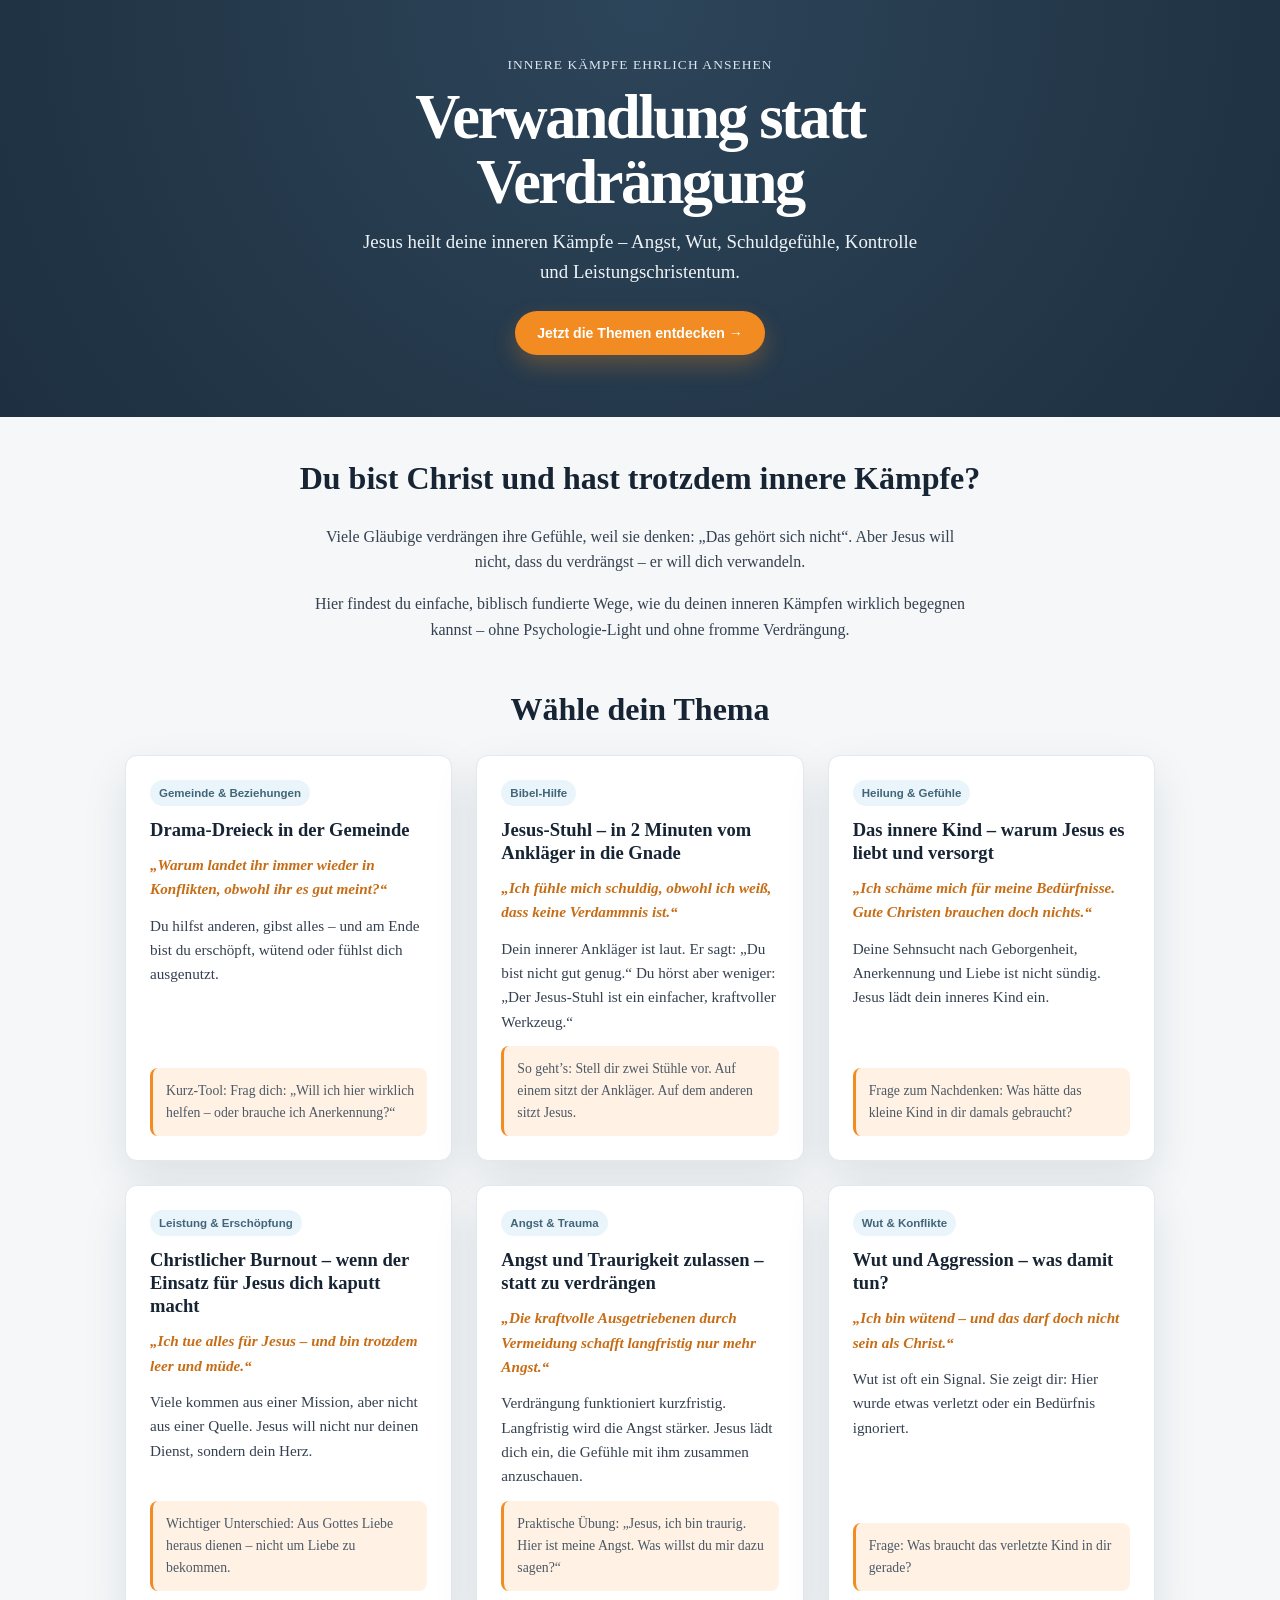
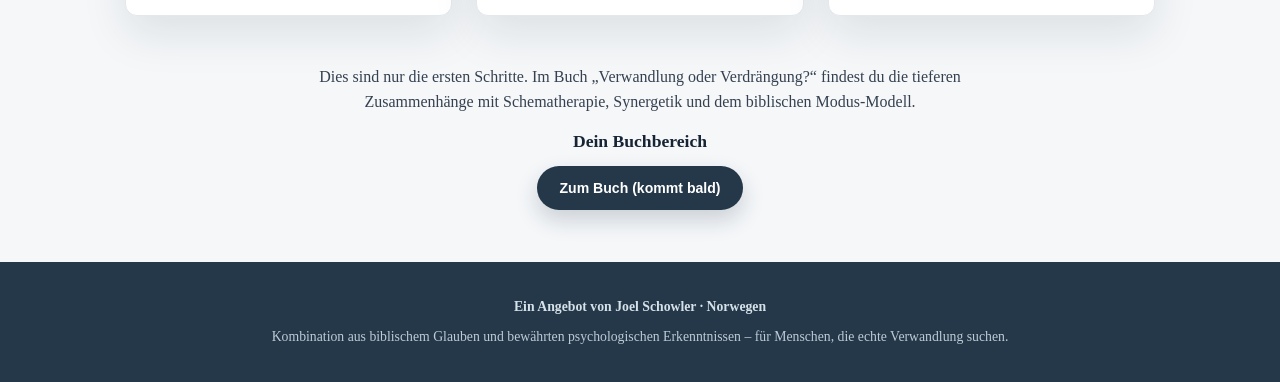
==== index.html @ 68a897d7 "Create landing page structure" ====
<!doctype html>
<html lang="de">
  <head>
    <meta charset="utf-8" />
    <meta name="viewport" content="width=device-width, initial-scale=1" />
    <title>Verwandlung statt Verdrängung</title>
    <meta
      name="description"
      content="Eine erste Struktur mit sechs anklickbaren Themenkacheln und einem späteren PDF-Buch-Link."
    />
    <link rel="stylesheet" href="styles.css" />
  </head>
  <body>
    <header class="hero" id="start">
      <div class="hero__content">
        <p class="eyebrow">Innere Kämpfe ehrlich ansehen</p>
        <h1>Verwandlung statt Verdrängung</h1>
        <p class="hero__lead">
          Jesus heilt deine inneren Kämpfe – Angst, Wut, Schuldgefühle,
          Kontrolle und Leistungschristentum.
        </p>
        <a class="button button--accent" href="#themen">Jetzt die Themen entdecken →</a>
      </div>
    </header>

    <main>
      <section class="intro" aria-labelledby="intro-title">
        <h2 id="intro-title">Du bist Christ und hast trotzdem innere Kämpfe?</h2>
        <p>
          Viele Gläubige verdrängen ihre Gefühle, weil sie denken: „Das gehört sich nicht“.
          Aber Jesus will nicht, dass du verdrängst – er will dich verwandeln.
        </p>
        <p>
          Hier findest du einfache, biblisch fundierte Wege, wie du deinen inneren Kämpfen
          wirklich begegnen kannst – ohne Psychologie-Light und ohne fromme Verdrängung.
        </p>
      </section>

      <section class="topics" id="themen" aria-labelledby="topics-title">
        <h2 id="topics-title">Wähle dein Thema</h2>
        <div class="topic-grid">
          <a class="topic-card" href="themen/drama-dreieck.html">
            <span class="topic-card__tag">Gemeinde & Beziehungen</span>
            <h3>Drama-Dreieck in der Gemeinde</h3>
            <p class="topic-card__quote">„Warum landet ihr immer wieder in Konflikten, obwohl ihr es gut meint?“</p>
            <p>
              Du hilfst anderen, gibst alles – und am Ende bist du erschöpft, wütend oder fühlst dich ausgenutzt.
            </p>
            <span class="topic-card__note">Kurz-Tool: Frag dich: „Will ich hier wirklich helfen – oder brauche ich Anerkennung?“</span>
          </a>

          <a class="topic-card" href="themen/jesus-stuhl.html">
            <span class="topic-card__tag">Bibel-Hilfe</span>
            <h3>Jesus-Stuhl – in 2 Minuten vom Ankläger in die Gnade</h3>
            <p class="topic-card__quote">„Ich fühle mich schuldig, obwohl ich weiß, dass keine Verdammnis ist.“</p>
            <p>
              Dein innerer Ankläger ist laut. Er sagt: „Du bist nicht gut genug.“ Du hörst aber weniger: „Der Jesus-Stuhl ist ein einfacher, kraftvoller Werkzeug.“
            </p>
            <span class="topic-card__note">So geht’s: Stell dir zwei Stühle vor. Auf einem sitzt der Ankläger. Auf dem anderen sitzt Jesus.</span>
          </a>

          <a class="topic-card" href="themen/inneres-kind.html">
            <span class="topic-card__tag">Heilung & Gefühle</span>
            <h3>Das innere Kind – warum Jesus es liebt und versorgt</h3>
            <p class="topic-card__quote">„Ich schäme mich für meine Bedürfnisse. Gute Christen brauchen doch nichts.“</p>
            <p>
              Deine Sehnsucht nach Geborgenheit, Anerkennung und Liebe ist nicht sündig. Jesus lädt dein inneres Kind ein.
            </p>
            <span class="topic-card__note">Frage zum Nachdenken: Was hätte das kleine Kind in dir damals gebraucht?</span>
          </a>

          <a class="topic-card" href="themen/burnout.html">
            <span class="topic-card__tag">Leistung & Erschöpfung</span>
            <h3>Christlicher Burnout – wenn der Einsatz für Jesus dich kaputt macht</h3>
            <p class="topic-card__quote">„Ich tue alles für Jesus – und bin trotzdem leer und müde.“</p>
            <p>
              Viele kommen aus einer Mission, aber nicht aus einer Quelle. Jesus will nicht nur deinen Dienst, sondern dein Herz.
            </p>
            <span class="topic-card__note">Wichtiger Unterschied: Aus Gottes Liebe heraus dienen – nicht um Liebe zu bekommen.</span>
          </a>

          <a class="topic-card" href="themen/angst-traurigkeit.html">
            <span class="topic-card__tag">Angst & Trauma</span>
            <h3>Angst und Traurigkeit zulassen – statt zu verdrängen</h3>
            <p class="topic-card__quote">„Die kraftvolle Ausgetriebenen durch Vermeidung schafft langfristig nur mehr Angst.“</p>
            <p>
              Verdrängung funktioniert kurzfristig. Langfristig wird die Angst stärker. Jesus lädt dich ein, die Gefühle mit ihm zusammen anzuschauen.
            </p>
            <span class="topic-card__note">Praktische Übung: „Jesus, ich bin traurig. Hier ist meine Angst. Was willst du mir dazu sagen?“</span>
          </a>

          <a class="topic-card" href="themen/wut-aggression.html">
            <span class="topic-card__tag">Wut & Konflikte</span>
            <h3>Wut und Aggression – was damit tun?</h3>
            <p class="topic-card__quote">„Ich bin wütend – und das darf doch nicht sein als Christ.“</p>
            <p>
              Wut ist oft ein Signal. Sie zeigt dir: Hier wurde etwas verletzt oder ein Bedürfnis ignoriert.
            </p>
            <span class="topic-card__note">Frage: Was braucht das verletzte Kind in dir gerade?</span>
          </a>
        </div>
      </section>

      <section class="book" aria-labelledby="book-title">
        <p>Dies sind nur die ersten Schritte. Im Buch „Verwandlung oder Verdrängung?“ findest du die tieferen Zusammenhänge mit Schematherapie, Synergetik und dem biblischen Modus-Modell.</p>
        <h2 id="book-title">Dein Buchbereich</h2>
        <a class="button button--dark" href="buch.html">Zum Buch (kommt bald)</a>
      </section>
    </main>

    <footer class="footer">
      <p><strong>Ein Angebot von Joel Schowler · Norwegen</strong></p>
      <p>Kombination aus biblischem Glauben und bewährten psychologischen Erkenntnissen – für Menschen, die echte Verwandlung suchen.</p>
    </footer>
  </body>
</html>
---- styles.css ----
:root {
  --color-ink: #172434;
  --color-hero: #24384a;
  --color-text: #354150;
  --color-muted: #647484;
  --color-bg: #f5f7f9;
  --color-card: #ffffff;
  --color-accent: #f28b22;
  --color-accent-soft: #fff2e5;
  --color-sky-soft: #eaf5fb;
  --shadow-card: 0 18px 45px rgb(23 36 52 / 10%);
  --radius-card: 12px;
  font-family: Georgia, "Times New Roman", serif;
}

* {
  box-sizing: border-box;
}

html {
  scroll-behavior: smooth;
}

body {
  margin: 0;
  color: var(--color-text);
  background: var(--color-bg);
  line-height: 1.6;
}

.hero {
  min-height: 292px;
  display: grid;
  place-items: center;
  padding: 54px 20px 62px;
  text-align: center;
  color: #fff;
  background: radial-gradient(circle at top, #2d455a 0, var(--color-hero) 58%, #1d2f40 100%);
}

.hero__content {
  width: min(760px, 100%);
}

.eyebrow {
  margin: 0 0 8px;
  color: #dce7ef;
  font-size: 0.84rem;
  letter-spacing: 0.08em;
  text-transform: uppercase;
}

h1,
h2,
h3,
p {
  margin-top: 0;
}

h1 {
  margin-bottom: 12px;
  font-size: clamp(2.2rem, 5vw, 3.9rem);
  line-height: 1.05;
  letter-spacing: -0.04em;
}

.hero__lead {
  max-width: 560px;
  margin: 0 auto 24px;
  color: #edf3f7;
  font-size: clamp(1rem, 2vw, 1.18rem);
}

.button {
  display: inline-flex;
  align-items: center;
  justify-content: center;
  min-height: 44px;
  padding: 0 22px;
  border-radius: 999px;
  color: #fff;
  font-family: Arial, Helvetica, sans-serif;
  font-size: 0.88rem;
  font-weight: 700;
  text-decoration: none;
  transition: transform 160ms ease, box-shadow 160ms ease, background 160ms ease;
}

.button:hover,
.button:focus-visible {
  transform: translateY(-2px);
}

.button--accent {
  background: var(--color-accent);
  box-shadow: 0 10px 22px rgb(242 139 34 / 28%);
}

.button--dark {
  background: var(--color-hero);
  box-shadow: 0 10px 22px rgb(36 56 74 / 20%);
}

main {
  padding: 42px 20px 52px;
}

.intro,
.book {
  width: min(760px, 100%);
  margin: 0 auto;
  text-align: center;
}

.intro h2,
.topics h2,
.book h2 {
  color: var(--color-ink);
  font-size: clamp(1.35rem, 2.8vw, 2rem);
  line-height: 1.2;
}

.intro p,
.book p {
  margin-right: auto;
  margin-left: auto;
  max-width: 660px;
}

.topics {
  width: min(1030px, 100%);
  margin: 48px auto 44px;
}

.topics h2 {
  margin-bottom: 26px;
  text-align: center;
}

.topic-grid {
  display: grid;
  grid-template-columns: repeat(3, minmax(0, 1fr));
  gap: 24px;
}

.topic-card {
  display: flex;
  min-height: 322px;
  flex-direction: column;
  gap: 12px;
  padding: 24px;
  border: 1px solid #e3e8ed;
  border-radius: var(--radius-card);
  color: inherit;
  background: var(--color-card);
  box-shadow: var(--shadow-card);
  text-decoration: none;
  transition: transform 180ms ease, box-shadow 180ms ease, border-color 180ms ease;
}

.topic-card:hover,
.topic-card:focus-visible {
  border-color: rgb(242 139 34 / 55%);
  box-shadow: 0 22px 52px rgb(23 36 52 / 16%);
  transform: translateY(-5px);
  outline: none;
}

.topic-card__tag {
  align-self: flex-start;
  padding: 4px 9px;
  border-radius: 999px;
  color: #426678;
  background: var(--color-sky-soft);
  font-family: Arial, Helvetica, sans-serif;
  font-size: 0.72rem;
  font-weight: 700;
}

.topic-card h3 {
  margin-bottom: 0;
  color: var(--color-ink);
  font-size: 1.16rem;
  line-height: 1.24;
}

.topic-card p {
  margin-bottom: 0;
  font-size: 0.95rem;
}

.topic-card__quote {
  color: #c76d16;
  font-style: italic;
  font-weight: 700;
}

.topic-card__note {
  margin-top: auto;
  padding: 12px 13px;
  border-left: 3px solid var(--color-accent);
  border-radius: 8px;
  color: #4c5965;
  background: var(--color-accent-soft);
  font-size: 0.86rem;
}

.book {
  padding-top: 4px;
}

.book h2 {
  margin-bottom: 14px;
  font-size: 1.1rem;
}

.footer {
  padding: 34px 20px;
  text-align: center;
  color: #d6e1e8;
  background: var(--color-hero);
}

.footer p {
  margin: 0 auto 8px;
  max-width: 760px;
  font-size: 0.86rem;
}

.footer p:last-child {
  margin-bottom: 0;
  color: #bdcbd5;
}

@media (max-width: 880px) {
  .topic-grid {
    grid-template-columns: repeat(2, minmax(0, 1fr));
  }
}

@media (max-width: 620px) {
  .hero {
    min-height: 360px;
  }

  main {
    padding-top: 34px;
  }

  .topic-grid {
    grid-template-columns: 1fr;
  }

  .topic-card {
    min-height: auto;
  }
}

.reader-placeholder {
  width: min(860px, 100%);
  margin: 0 auto;
  text-align: center;
}

.reader-placeholder h2 {
  color: var(--color-ink);
}

.reader-placeholder__box {
  display: grid;
  min-height: 420px;
  margin-top: 24px;
  place-items: center;
  border: 2px dashed #c8d3dc;
  border-radius: var(--radius-card);
  color: var(--color-muted);
  background: #fff;
  box-shadow: var(--shadow-card);
  font-family: Arial, Helvetica, sans-serif;
  font-weight: 700;
}
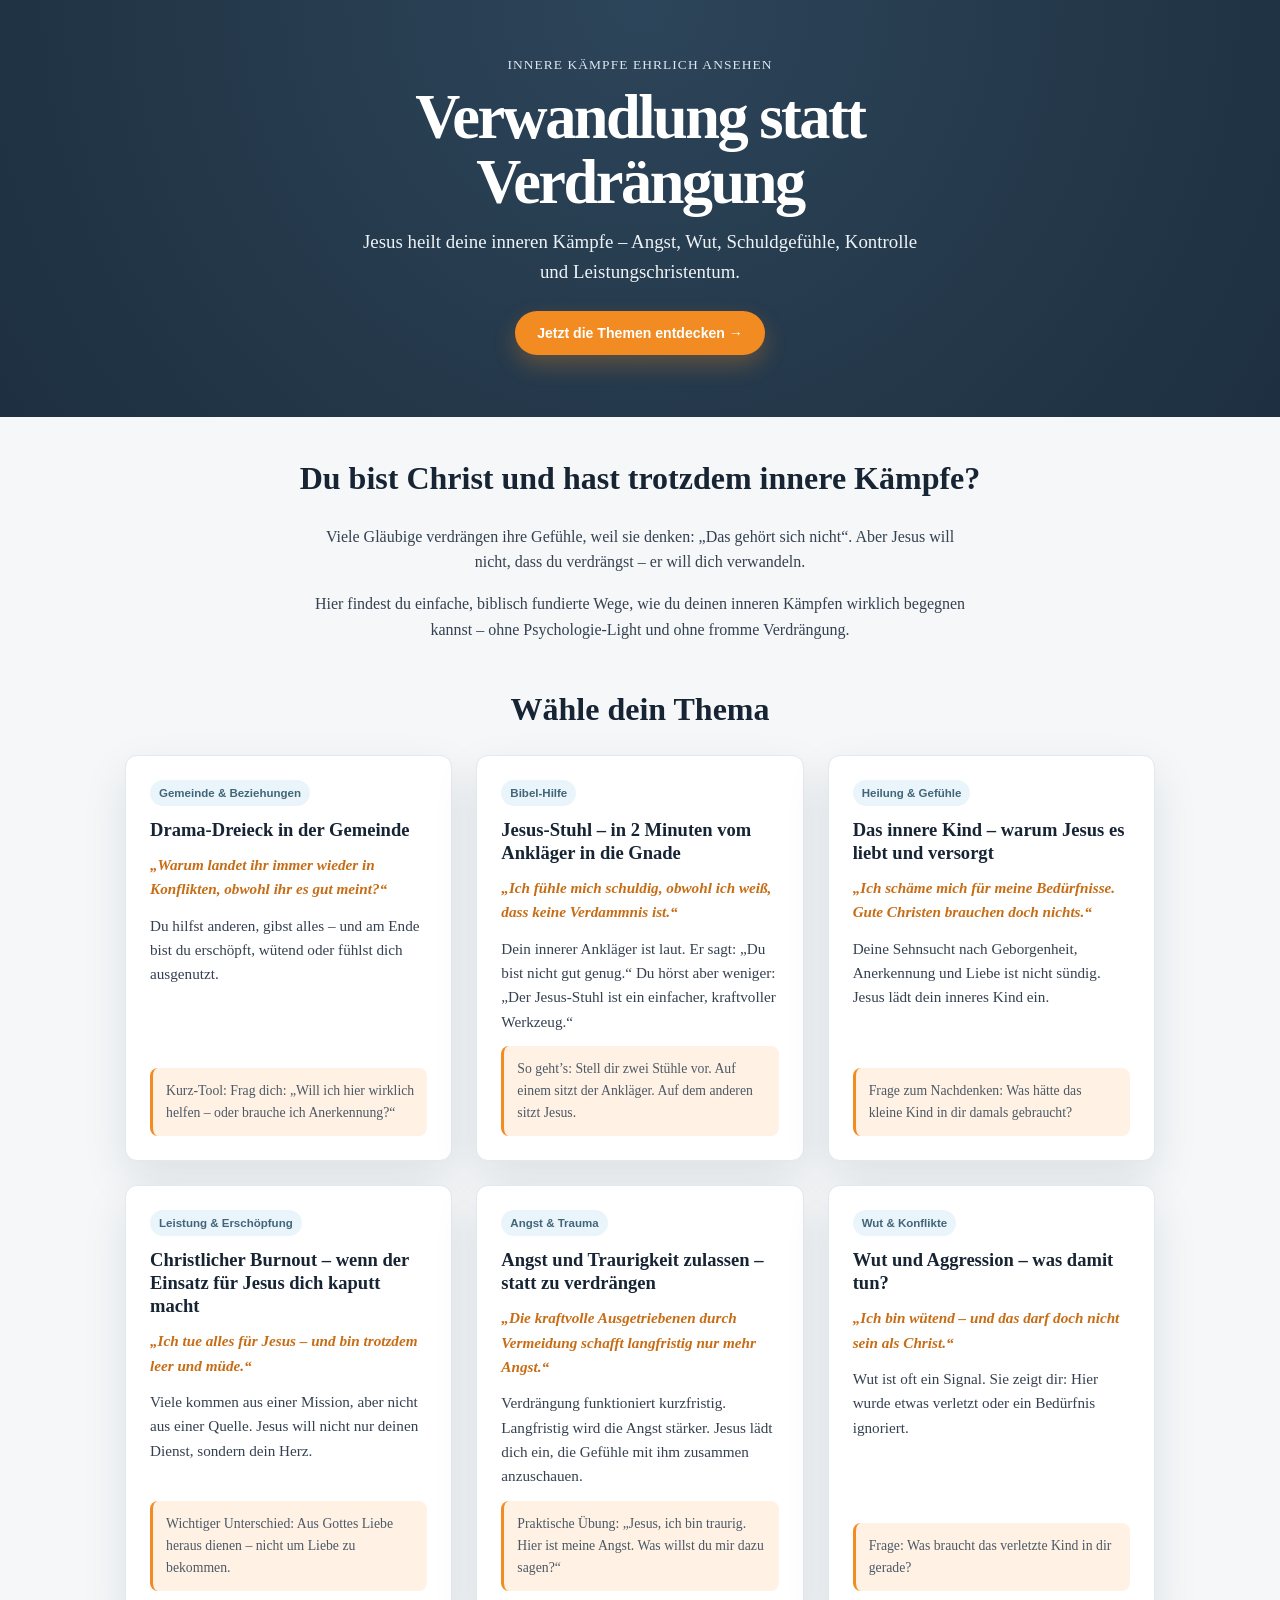
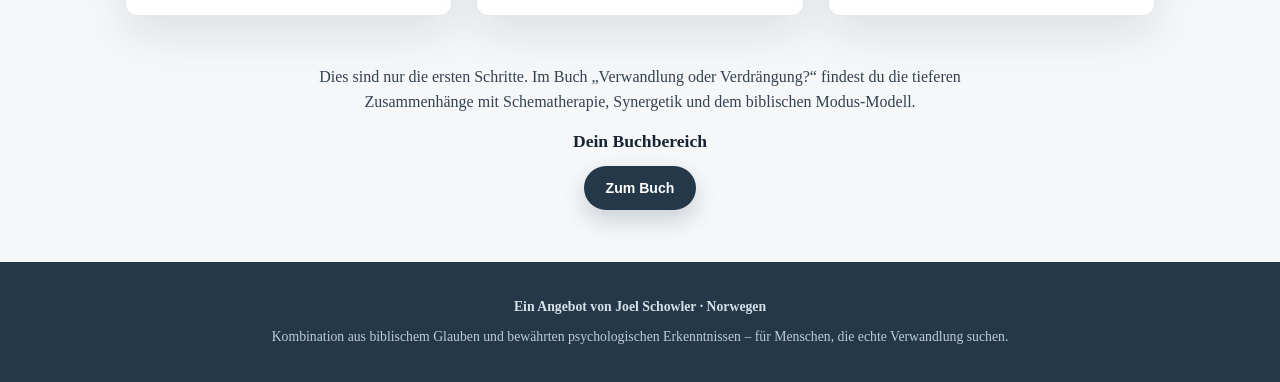
==== commit ae6d4a33: "Add embedded PDF reader" ====
--- a/index.html
+++ b/index.html
@@ -104,7 +104,7 @@
       <section class="book" aria-labelledby="book-title">
         <p>Dies sind nur die ersten Schritte. Im Buch „Verwandlung oder Verdrängung?“ findest du die tieferen Zusammenhänge mit Schematherapie, Synergetik und dem biblischen Modus-Modell.</p>
         <h2 id="book-title">Dein Buchbereich</h2>
-        <a class="button button--dark" href="buch.html">Zum Buch (kommt bald)</a>
+        <a class="button button--dark" href="buch.html">Zum Buch</a>
       </section>
     </main>
 
--- a/styles.css
+++ b/styles.css
@@ -256,26 +256,69 @@
   }
 }
 
-.reader-placeholder {
-  width: min(860px, 100%);
+.pdf-reader {
+  width: min(1040px, 100%);
   margin: 0 auto;
-  text-align: center;
-}
-
-.reader-placeholder h2 {
+}
+
+.pdf-reader__header {
+  display: flex;
+  align-items: end;
+  justify-content: space-between;
+  gap: 18px;
+  margin-bottom: 20px;
+}
+
+.pdf-reader h2 {
+  margin-bottom: 0;
   color: var(--color-ink);
-}
-
-.reader-placeholder__box {
-  display: grid;
-  min-height: 420px;
-  margin-top: 24px;
-  place-items: center;
-  border: 2px dashed #c8d3dc;
+  font-size: clamp(1.45rem, 3vw, 2.2rem);
+  line-height: 1.15;
+}
+
+.eyebrow--dark {
+  color: var(--color-muted);
+}
+
+.pdf-reader__frame {
+  display: block;
+  width: 100%;
+  min-height: 78vh;
+  border: 1px solid #d7e0e7;
   border-radius: var(--radius-card);
-  color: var(--color-muted);
   background: #fff;
   box-shadow: var(--shadow-card);
+}
+
+.pdf-reader__frame p {
+  padding: 24px;
+}
+
+.pdf-reader__hint {
+  margin: 18px 0 0;
+  color: var(--color-muted);
   font-family: Arial, Helvetica, sans-serif;
-  font-weight: 700;
-}
+  font-size: 0.92rem;
+}
+
+.pdf-reader__hint code {
+  padding: 2px 5px;
+  border-radius: 5px;
+  color: var(--color-ink);
+  background: #e7edf2;
+}
+
+@media (max-width: 720px) {
+  .pdf-reader__header {
+    align-items: stretch;
+    flex-direction: column;
+  }
+
+  .pdf-reader__header .button {
+    width: 100%;
+  }
+
+  .pdf-reader__frame {
+    min-height: 68vh;
+  }
+}
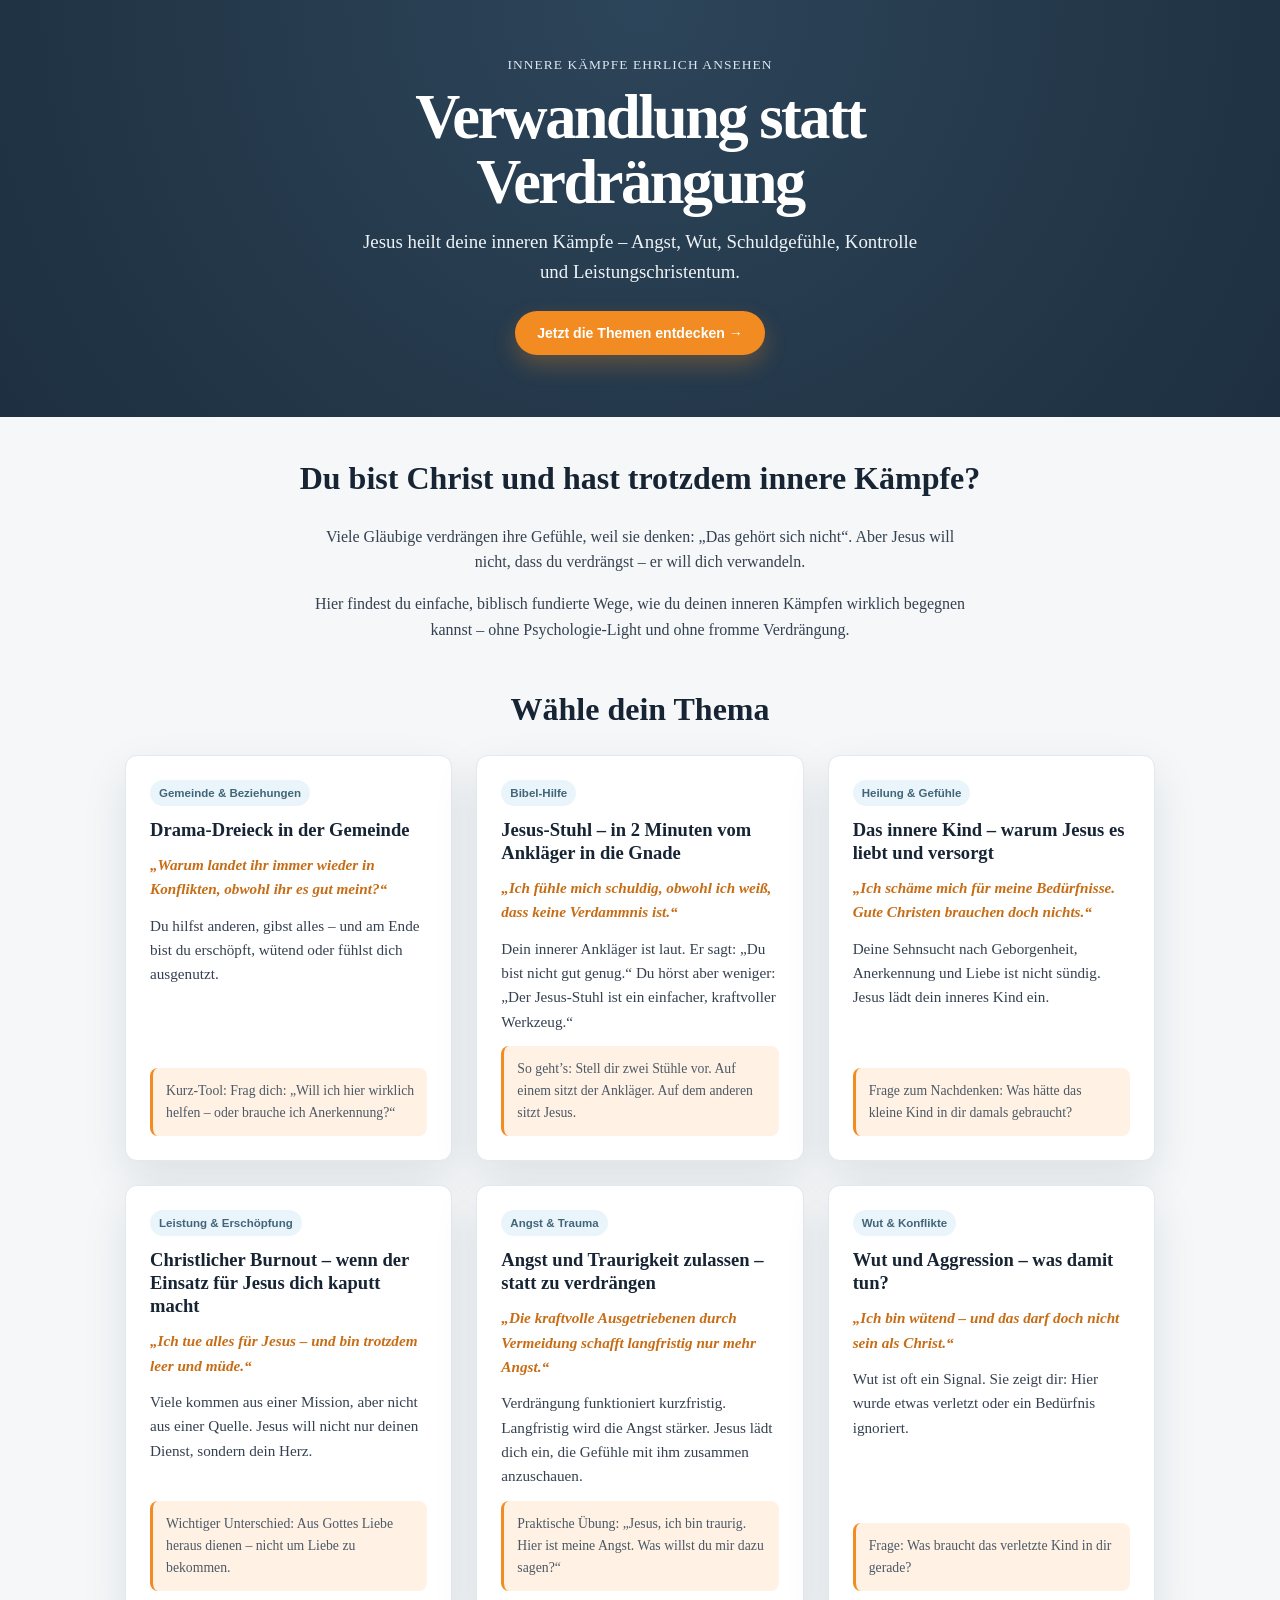
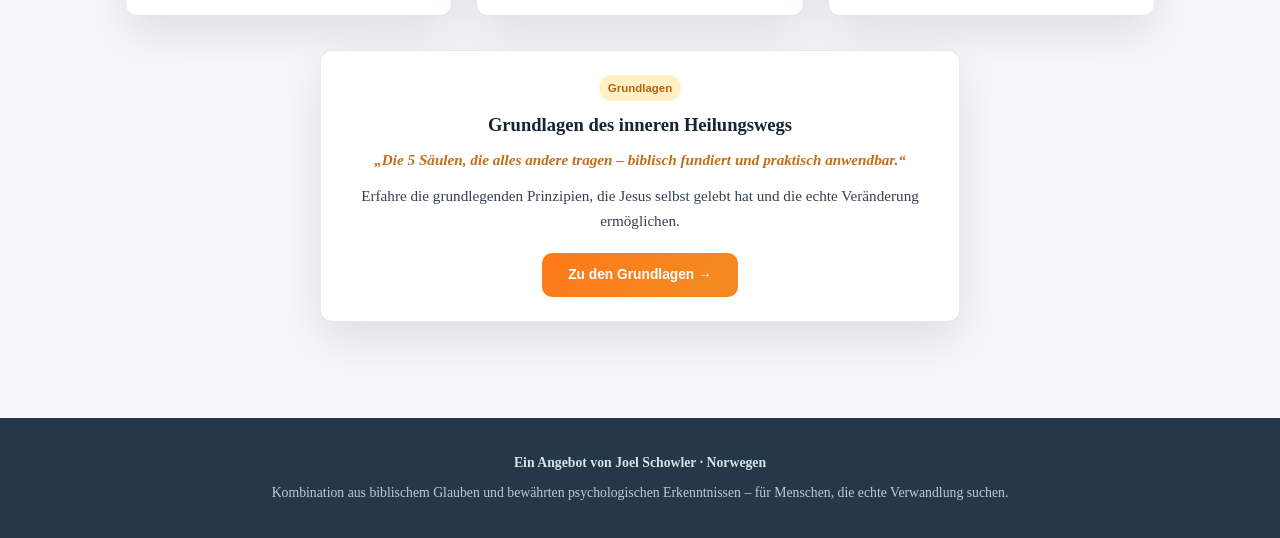
==== commit fdf79311: "Add Grundlagen overview page" ====
--- a/index.html
+++ b/index.html
@@ -6,7 +6,7 @@
     <title>Verwandlung statt Verdrängung</title>
     <meta
       name="description"
-      content="Eine erste Struktur mit sechs anklickbaren Themenkacheln und einem späteren PDF-Buch-Link."
+      content="Eine erste Struktur mit sechs anklickbaren Themenkacheln und einem Grundlagenbereich."
     />
     <link rel="stylesheet" href="styles.css" />
   </head>
@@ -98,13 +98,17 @@
             </p>
             <span class="topic-card__note">Frage: Was braucht das verletzte Kind in dir gerade?</span>
           </a>
+
+          <a class="topic-card topic-card--foundation" href="grundlagen.html">
+            <span class="topic-card__tag">Grundlagen</span>
+            <h3>Grundlagen des inneren Heilungswegs</h3>
+            <p class="topic-card__quote">„Die 5 Säulen, die alles andere tragen – biblisch fundiert und praktisch anwendbar.“</p>
+            <p>
+              Erfahre die grundlegenden Prinzipien, die Jesus selbst gelebt hat und die echte Veränderung ermöglichen.
+            </p>
+            <span class="topic-card__note">Zu den Grundlagen →</span>
+          </a>
         </div>
-      </section>
-
-      <section class="book" aria-labelledby="book-title">
-        <p>Dies sind nur die ersten Schritte. Im Buch „Verwandlung oder Verdrängung?“ findest du die tieferen Zusammenhänge mit Schematherapie, Synergetik und dem biblischen Modus-Modell.</p>
-        <h2 id="book-title">Dein Buchbereich</h2>
-        <a class="button button--dark" href="buch.html">Zum Buch</a>
       </section>
     </main>
 
--- a/styles.css
+++ b/styles.css
@@ -308,7 +308,91 @@
   background: #e7edf2;
 }
 
+
+.book-description {
+  width: min(1040px, 100%);
+  margin: 0 auto 34px;
+  padding: 30px;
+  border-radius: var(--radius-card);
+  background: var(--color-card);
+  box-shadow: var(--shadow-card);
+}
+
+.book-description__intro {
+  max-width: 700px;
+  margin: 0 auto 26px;
+  text-align: center;
+}
+
+.book-description__intro h2 {
+  margin-bottom: 10px;
+  color: var(--color-ink);
+  font-size: clamp(1.7rem, 3vw, 2.35rem);
+  line-height: 1.15;
+}
+
+.book-description__intro p {
+  margin-bottom: 0;
+  color: var(--color-muted);
+}
+
+.book-description__content {
+  display: grid;
+  grid-template-columns: minmax(0, 1.1fr) minmax(280px, 0.9fr);
+  gap: 30px;
+  align-items: start;
+}
+
+.book-description h3 {
+  margin-bottom: 14px;
+  color: var(--color-ink);
+  font-size: 1rem;
+}
+
+.book-description__text p {
+  margin-bottom: 16px;
+}
+
+.book-description__text p:last-child {
+  margin-bottom: 0;
+}
+
+.book-description__topics {
+  padding: 22px 24px;
+  border-left: 4px solid var(--color-accent);
+  border-radius: 10px;
+  background: #f8fafc;
+}
+
+.book-description__topics ul {
+  margin: 0;
+  padding-left: 20px;
+}
+
+.book-description__topics li {
+  margin-bottom: 12px;
+}
+
+.book-description__topics li:last-child {
+  margin-bottom: 0;
+}
+
+.book-description__meta {
+  margin: 18px 0 0;
+  color: var(--color-muted);
+  font-size: 0.9rem;
+  font-style: italic;
+}
+
 @media (max-width: 720px) {
+  .book-description {
+    padding: 24px 20px;
+  }
+
+  .book-description__content {
+    grid-template-columns: 1fr;
+  }
+
   .pdf-reader__header {
     align-items: stretch;
     flex-direction: column;
@@ -322,3 +406,193 @@
     min-height: 68vh;
   }
 }
+
+.topic-card--foundation {
+  grid-column: 1 / -1;
+  width: min(640px, 100%);
+  min-height: 260px;
+  margin: 10px auto 0;
+  align-items: center;
+  justify-content: center;
+  text-align: center;
+}
+
+.topic-card--foundation .topic-card__tag {
+  align-self: center;
+  color: #b9620e;
+  background: #fff0c6;
+}
+
+.topic-card--foundation .topic-card__note {
+  margin-top: 8px;
+  padding: 0 26px;
+  border-left: 0;
+  border-radius: 10px;
+  color: #fff;
+  background: linear-gradient(135deg, #ff7a18, var(--color-accent));
+  font-family: Arial, Helvetica, sans-serif;
+  font-weight: 700;
+  line-height: 44px;
+}
+
+.foundation-hero {
+  padding: 34px 20px 30px;
+  text-align: center;
+  color: #fff;
+  background: #1f2c3a;
+}
+
+.foundation-hero__eyebrow {
+  margin: 0 0 6px;
+  color: #fff;
+  font-size: 1rem;
+  font-weight: 700;
+}
+
+.foundation-hero h1 {
+  margin: 0;
+  color: #ffd276;
+  font-family: Arial, Helvetica, sans-serif;
+  font-size: 0.84rem;
+  font-weight: 700;
+  letter-spacing: 0;
+  line-height: 1.35;
+}
+
+.foundation-page {
+  min-height: calc(100vh - 100px);
+  padding: 44px 20px 72px;
+}
+
+.foundation-intro {
+  width: min(620px, 100%);
+  margin: 0 auto 34px;
+  text-align: center;
+}
+
+.foundation-intro h2 {
+  margin-bottom: 12px;
+  color: #050c18;
+  font-family: Arial, Helvetica, sans-serif;
+  font-size: clamp(2rem, 4vw, 2.6rem);
+  line-height: 1.1;
+}
+
+.foundation-intro p {
+  margin: 0 auto;
+  color: #405267;
+  font-size: 0.98rem;
+}
+
+.foundation-grid {
+  display: grid;
+  width: min(940px, 100%);
+  margin: 0 auto;
+  grid-template-columns: repeat(3, minmax(0, 1fr));
+  gap: 24px 28px;
+}
+
+.foundation-card {
+  display: flex;
+  min-height: 244px;
+  flex-direction: column;
+  gap: 14px;
+  padding: 28px 26px;
+  border: 1px solid #e4e8ed;
+  border-radius: var(--radius-card);
+  color: inherit;
+  background: var(--color-card);
+  box-shadow: var(--shadow-card);
+  text-decoration: none;
+  transition: transform 180ms ease, box-shadow 180ms ease, border-color 180ms ease;
+}
+
+.foundation-card:hover,
+.foundation-card:focus-visible {
+  border-color: rgb(242 139 34 / 55%);
+  box-shadow: 0 22px 52px rgb(23 36 52 / 16%);
+  transform: translateY(-5px);
+  outline: none;
+}
+
+.foundation-card__tag {
+  color: #e66d00;
+  font-family: Arial, Helvetica, sans-serif;
+  font-size: 0.74rem;
+  font-weight: 700;
+}
+
+.foundation-card h3 {
+  margin: 0;
+  color: #061225;
+  font-family: Arial, Helvetica, sans-serif;
+  font-size: 1.44rem;
+  line-height: 1.24;
+}
+
+.foundation-card p {
+  margin: 0;
+  color: #33465a;
+  font-size: 0.94rem;
+  line-height: 1.58;
+}
+
+.foundation-card__link {
+  margin-top: auto;
+  color: #ff5e14;
+  font-family: Arial, Helvetica, sans-serif;
+  font-size: 0.9rem;
+  font-weight: 700;
+}
+
+.foundation-card--book {
+  grid-column: span 2;
+  border-color: #ffc64b;
+  background: #fffaf0;
+}
+
+.foundation-card--book .button {
+  align-self: flex-start;
+  margin-top: auto;
+  border-radius: 10px;
+}
+
+.foundation-back {
+  margin: 46px 0 0;
+  text-align: center;
+}
+
+.foundation-back a {
+  color: #53667a;
+  font-family: Arial, Helvetica, sans-serif;
+  text-decoration: none;
+}
+
+.foundation-back a:hover,
+.foundation-back a:focus-visible {
+  color: var(--color-accent);
+}
+
+@media (max-width: 880px) {
+  .foundation-grid {
+    grid-template-columns: repeat(2, minmax(0, 1fr));
+  }
+
+  .foundation-card--book {
+    grid-column: 1 / -1;
+  }
+}
+
+@media (max-width: 620px) {
+  .topic-card--foundation {
+    min-height: auto;
+  }
+
+  .foundation-grid {
+    grid-template-columns: 1fr;
+  }
+
+  .foundation-card {
+    min-height: auto;
+  }
+}
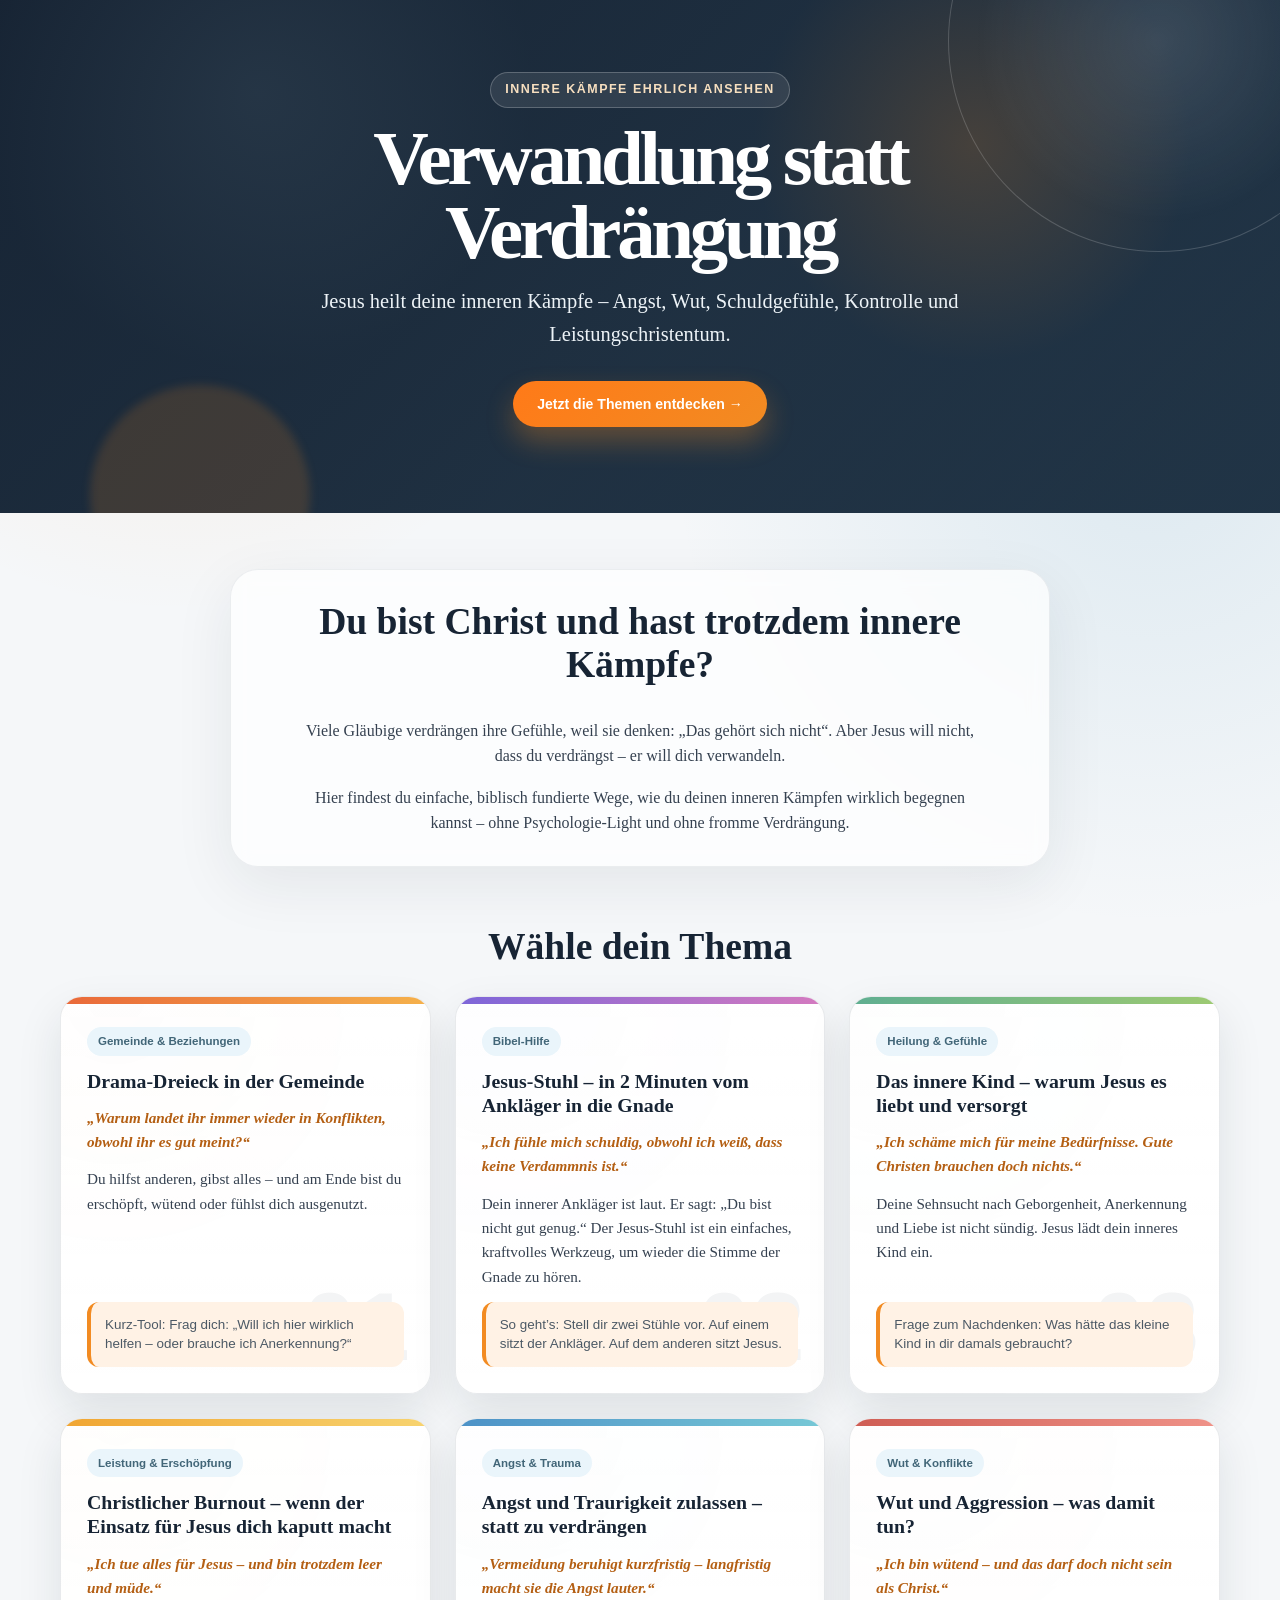
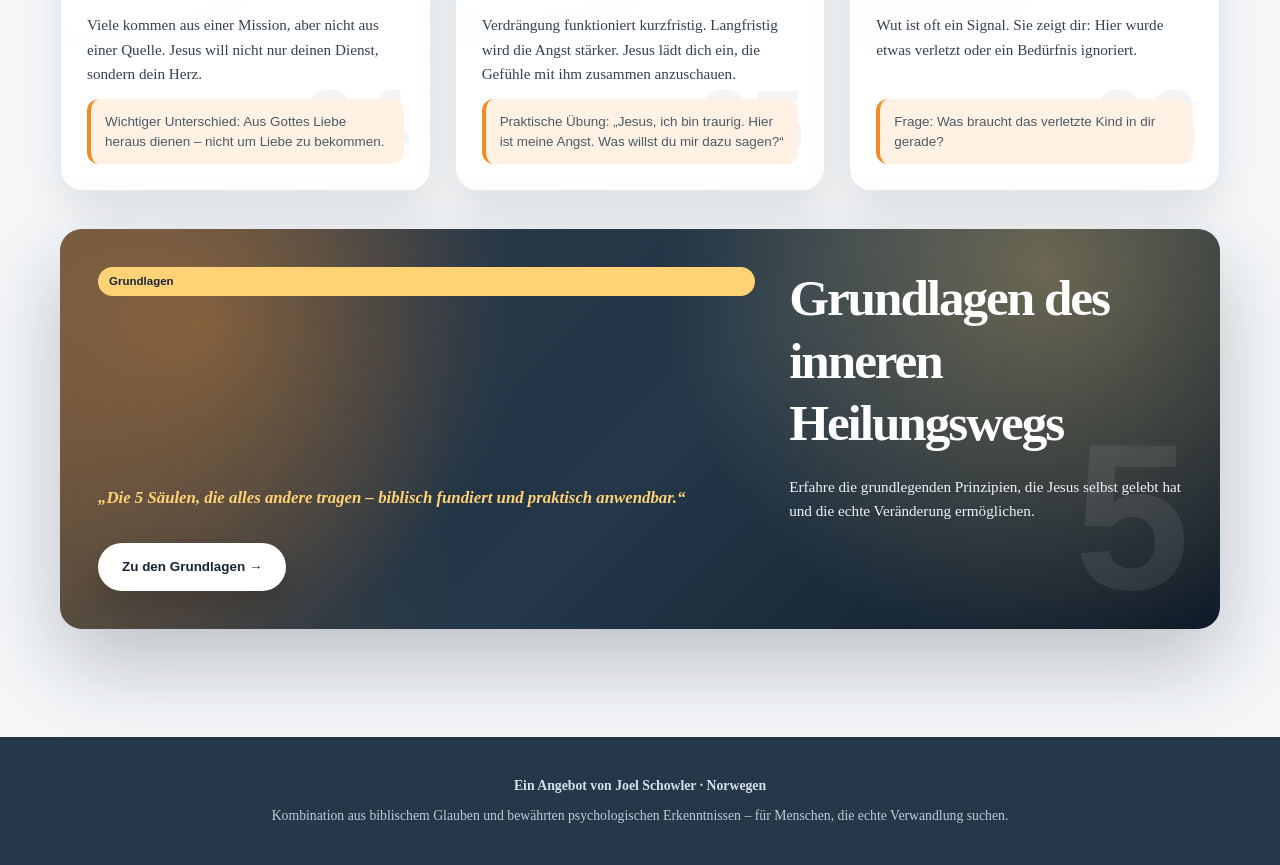
==== commit 039a4f1c: "Improve card design" ====
--- a/index.html
+++ b/index.html
@@ -6,7 +6,7 @@
     <title>Verwandlung statt Verdrängung</title>
     <meta
       name="description"
-      content="Eine erste Struktur mit sechs anklickbaren Themenkacheln und einem Grundlagenbereich."
+      content="Sieben schön gestaltete Themenkacheln mit einem hervorgehobenen Grundlagenbereich."
     />
     <link rel="stylesheet" href="styles.css" />
   </head>
@@ -54,7 +54,7 @@
             <h3>Jesus-Stuhl – in 2 Minuten vom Ankläger in die Gnade</h3>
             <p class="topic-card__quote">„Ich fühle mich schuldig, obwohl ich weiß, dass keine Verdammnis ist.“</p>
             <p>
-              Dein innerer Ankläger ist laut. Er sagt: „Du bist nicht gut genug.“ Du hörst aber weniger: „Der Jesus-Stuhl ist ein einfacher, kraftvoller Werkzeug.“
+              Dein innerer Ankläger ist laut. Er sagt: „Du bist nicht gut genug.“ Der Jesus-Stuhl ist ein einfaches, kraftvolles Werkzeug, um wieder die Stimme der Gnade zu hören.
             </p>
             <span class="topic-card__note">So geht’s: Stell dir zwei Stühle vor. Auf einem sitzt der Ankläger. Auf dem anderen sitzt Jesus.</span>
           </a>
@@ -82,7 +82,7 @@
           <a class="topic-card" href="themen/angst-traurigkeit.html">
             <span class="topic-card__tag">Angst & Trauma</span>
             <h3>Angst und Traurigkeit zulassen – statt zu verdrängen</h3>
-            <p class="topic-card__quote">„Die kraftvolle Ausgetriebenen durch Vermeidung schafft langfristig nur mehr Angst.“</p>
+            <p class="topic-card__quote">„Vermeidung beruhigt kurzfristig – langfristig macht sie die Angst lauter.“</p>
             <p>
               Verdrängung funktioniert kurzfristig. Langfristig wird die Angst stärker. Jesus lädt dich ein, die Gefühle mit ihm zusammen anzuschauen.
             </p>
--- a/styles.css
+++ b/styles.css
@@ -9,7 +9,8 @@
   --color-accent-soft: #fff2e5;
   --color-sky-soft: #eaf5fb;
   --shadow-card: 0 18px 45px rgb(23 36 52 / 10%);
-  --radius-card: 12px;
+  --shadow-card-strong: 0 28px 70px rgb(23 36 52 / 16%);
+  --radius-card: 22px;
   font-family: Georgia, "Times New Roman", serif;
 }
 
@@ -24,29 +25,73 @@
 body {
   margin: 0;
   color: var(--color-text);
-  background: var(--color-bg);
+  background:
+    radial-gradient(circle at 14% 8%, rgb(242 139 34 / 12%), transparent 26rem),
+    radial-gradient(circle at 90% 18%, rgb(105 166 198 / 17%), transparent 30rem),
+    linear-gradient(180deg, #fbf7f0 0, var(--color-bg) 380px);
   line-height: 1.6;
 }
 
 .hero {
-  min-height: 292px;
+  position: relative;
   display: grid;
+  min-height: 420px;
   place-items: center;
-  padding: 54px 20px 62px;
+  overflow: hidden;
+  padding: 72px 20px 86px;
   text-align: center;
   color: #fff;
-  background: radial-gradient(circle at top, #2d455a 0, var(--color-hero) 58%, #1d2f40 100%);
+  background:
+    linear-gradient(135deg, rgb(23 36 52 / 88%), rgb(36 56 74 / 78%)),
+    radial-gradient(circle at 20% 18%, #6c8797 0, transparent 25%),
+    radial-gradient(circle at 76% 28%, #f28b22 0, transparent 21%),
+    linear-gradient(135deg, #172434 0, #24384a 56%, #132536 100%);
+}
+
+.hero::before,
+.hero::after {
+  position: absolute;
+  content: "";
+  border-radius: 999px;
+  pointer-events: none;
+}
+
+.hero::before {
+  width: 420px;
+  height: 420px;
+  top: -170px;
+  right: -90px;
+  border: 1px solid rgb(255 255 255 / 18%);
+  background: radial-gradient(circle, rgb(255 255 255 / 12%), transparent 62%);
+}
+
+.hero::after {
+  width: 220px;
+  height: 220px;
+  bottom: -92px;
+  left: 7%;
+  background: rgb(242 139 34 / 16%);
+  filter: blur(4px);
 }
 
 .hero__content {
-  width: min(760px, 100%);
+  position: relative;
+  z-index: 1;
+  width: min(820px, 100%);
 }
 
 .eyebrow {
-  margin: 0 0 8px;
-  color: #dce7ef;
-  font-size: 0.84rem;
-  letter-spacing: 0.08em;
+  display: inline-flex;
+  margin: 0 0 14px;
+  padding: 7px 14px;
+  border: 1px solid rgb(255 255 255 / 22%);
+  border-radius: 999px;
+  color: #f7dfbf;
+  background: rgb(255 255 255 / 9%);
+  font-family: Arial, Helvetica, sans-serif;
+  font-size: 0.78rem;
+  font-weight: 700;
+  letter-spacing: 0.12em;
   text-transform: uppercase;
 }
 
@@ -58,30 +103,30 @@
 }
 
 h1 {
-  margin-bottom: 12px;
-  font-size: clamp(2.2rem, 5vw, 3.9rem);
-  line-height: 1.05;
-  letter-spacing: -0.04em;
+  margin-bottom: 16px;
+  font-size: clamp(2.75rem, 6vw, 5.45rem);
+  line-height: 0.96;
+  letter-spacing: -0.055em;
 }
 
 .hero__lead {
-  max-width: 560px;
-  margin: 0 auto 24px;
+  max-width: 650px;
+  margin: 0 auto 30px;
   color: #edf3f7;
-  font-size: clamp(1rem, 2vw, 1.18rem);
+  font-size: clamp(1.04rem, 2vw, 1.28rem);
 }
 
 .button {
   display: inline-flex;
   align-items: center;
   justify-content: center;
-  min-height: 44px;
-  padding: 0 22px;
+  min-height: 46px;
+  padding: 0 24px;
   border-radius: 999px;
   color: #fff;
   font-family: Arial, Helvetica, sans-serif;
   font-size: 0.88rem;
-  font-weight: 700;
+  font-weight: 800;
   text-decoration: none;
   transition: transform 160ms ease, box-shadow 160ms ease, background 160ms ease;
 }
@@ -92,8 +137,8 @@
 }
 
 .button--accent {
-  background: var(--color-accent);
-  box-shadow: 0 10px 22px rgb(242 139 34 / 28%);
+  background: linear-gradient(135deg, #ff7a18, var(--color-accent));
+  box-shadow: 0 14px 28px rgb(242 139 34 / 32%);
 }
 
 .button--dark {
@@ -102,38 +147,52 @@
 }
 
 main {
-  padding: 42px 20px 52px;
+  padding: 56px 20px 64px;
 }
 
 .intro,
 .book {
-  width: min(760px, 100%);
+  width: min(820px, 100%);
   margin: 0 auto;
   text-align: center;
+}
+
+.intro {
+  padding: 30px 32px;
+  border: 1px solid rgb(36 56 74 / 8%);
+  border-radius: 28px;
+  background: rgb(255 255 255 / 72%);
+  box-shadow: 0 18px 60px rgb(23 36 52 / 8%);
+  backdrop-filter: blur(10px);
 }
 
 .intro h2,
 .topics h2,
 .book h2 {
   color: var(--color-ink);
-  font-size: clamp(1.35rem, 2.8vw, 2rem);
-  line-height: 1.2;
+  font-size: clamp(1.6rem, 3.2vw, 2.35rem);
+  line-height: 1.15;
 }
 
 .intro p,
 .book p {
   margin-right: auto;
   margin-left: auto;
-  max-width: 660px;
+  max-width: 680px;
+}
+
+.intro p:last-child,
+.book p:last-child {
+  margin-bottom: 0;
 }
 
 .topics {
-  width: min(1030px, 100%);
-  margin: 48px auto 44px;
+  width: min(1160px, 100%);
+  margin: 58px auto 44px;
 }
 
 .topics h2 {
-  margin-bottom: 26px;
+  margin-bottom: 28px;
   text-align: center;
 }
 
@@ -144,44 +203,82 @@
 }
 
 .topic-card {
+  position: relative;
   display: flex;
-  min-height: 322px;
+  min-height: 344px;
   flex-direction: column;
-  gap: 12px;
-  padding: 24px;
-  border: 1px solid #e3e8ed;
+  gap: 13px;
+  overflow: hidden;
+  padding: 30px 26px 26px;
+  border: 1px solid rgb(36 56 74 / 10%);
   border-radius: var(--radius-card);
   color: inherit;
-  background: var(--color-card);
+  background:
+    linear-gradient(180deg, rgb(255 255 255 / 96%), rgb(255 255 255 / 92%)),
+    radial-gradient(circle at 15% 0, var(--card-glow, rgb(242 139 34 / 25%)), transparent 54%);
   box-shadow: var(--shadow-card);
+  isolation: isolate;
   text-decoration: none;
   transition: transform 180ms ease, box-shadow 180ms ease, border-color 180ms ease;
 }
 
+.topic-card::before {
+  position: absolute;
+  inset: 0 0 auto;
+  height: 7px;
+  content: "";
+  background: var(--card-accent, var(--color-accent));
+}
+
+.topic-card::after {
+  position: absolute;
+  right: 20px;
+  bottom: 18px;
+  z-index: -1;
+  color: rgb(23 36 52 / 5%);
+  content: "0" counter(topic);
+  counter-increment: topic;
+  font-family: Arial, Helvetica, sans-serif;
+  font-size: 6rem;
+  font-weight: 900;
+  line-height: 1;
+}
+
+.topic-grid {
+  counter-reset: topic;
+}
+
+.topic-card:nth-child(1) { --card-accent: linear-gradient(90deg, #e96839, #f5b14b); --card-glow: rgb(233 104 57 / 28%); }
+.topic-card:nth-child(2) { --card-accent: linear-gradient(90deg, #7d66d9, #d47abf); --card-glow: rgb(125 102 217 / 24%); }
+.topic-card:nth-child(3) { --card-accent: linear-gradient(90deg, #5fae91, #9dca72); --card-glow: rgb(95 174 145 / 24%); }
+.topic-card:nth-child(4) { --card-accent: linear-gradient(90deg, #f0a532, #f7d36f); --card-glow: rgb(240 165 50 / 25%); }
+.topic-card:nth-child(5) { --card-accent: linear-gradient(90deg, #4c91c7, #77c8d6); --card-glow: rgb(76 145 199 / 24%); }
+.topic-card:nth-child(6) { --card-accent: linear-gradient(90deg, #cf5d54, #ef9288); --card-glow: rgb(207 93 84 / 24%); }
+
 .topic-card:hover,
 .topic-card:focus-visible {
-  border-color: rgb(242 139 34 / 55%);
-  box-shadow: 0 22px 52px rgb(23 36 52 / 16%);
-  transform: translateY(-5px);
+  border-color: rgb(242 139 34 / 50%);
+  box-shadow: var(--shadow-card-strong);
+  transform: translateY(-7px);
   outline: none;
 }
 
 .topic-card__tag {
   align-self: flex-start;
-  padding: 4px 9px;
+  padding: 5px 11px;
   border-radius: 999px;
   color: #426678;
   background: var(--color-sky-soft);
   font-family: Arial, Helvetica, sans-serif;
   font-size: 0.72rem;
-  font-weight: 700;
+  font-weight: 800;
 }
 
 .topic-card h3 {
   margin-bottom: 0;
   color: var(--color-ink);
-  font-size: 1.16rem;
-  line-height: 1.24;
+  font-size: 1.24rem;
+  line-height: 1.22;
 }
 
 .topic-card p {
@@ -190,19 +287,96 @@
 }
 
 .topic-card__quote {
-  color: #c76d16;
+  color: #b45f13;
   font-style: italic;
   font-weight: 700;
 }
 
 .topic-card__note {
   margin-top: auto;
-  padding: 12px 13px;
-  border-left: 3px solid var(--color-accent);
-  border-radius: 8px;
+  padding: 13px 14px;
+  border-left: 4px solid var(--color-accent);
+  border-radius: 12px;
   color: #4c5965;
   background: var(--color-accent-soft);
-  font-size: 0.86rem;
+  font-family: Arial, Helvetica, sans-serif;
+  font-size: 0.84rem;
+  line-height: 1.45;
+}
+
+.topic-card--foundation {
+  grid-column: 1 / -1;
+  display: grid;
+  min-height: 292px;
+  grid-template-columns: minmax(0, 0.92fr) minmax(260px, 0.55fr);
+  gap: 20px 34px;
+  align-items: center;
+  margin-top: 14px;
+  padding: 38px;
+  border: 0;
+  color: #fff;
+  background:
+    radial-gradient(circle at 85% 10%, rgb(255 210 118 / 34%), transparent 24rem),
+    radial-gradient(circle at 12% 24%, rgb(242 139 34 / 34%), transparent 20rem),
+    linear-gradient(135deg, #172434 0, #24384a 52%, #0f1b28 100%);
+  box-shadow: 0 34px 86px rgb(23 36 52 / 26%);
+}
+
+.topic-card--foundation::before {
+  height: 100%;
+  background:
+    linear-gradient(90deg, rgb(242 139 34 / 24%), transparent 34%),
+    linear-gradient(135deg, rgb(255 255 255 / 12%), transparent 44%);
+}
+
+.topic-card--foundation::after {
+  right: 30px;
+  bottom: 8px;
+  z-index: 0;
+  color: rgb(255 255 255 / 8%);
+  content: "5";
+  font-size: 13rem;
+}
+
+.topic-card--foundation > * {
+  position: relative;
+  z-index: 1;
+}
+
+.topic-card--foundation .topic-card__tag {
+  color: #172434;
+  background: #ffd276;
+}
+
+.topic-card--foundation h3 {
+  max-width: 650px;
+  color: #fff;
+  font-size: clamp(1.9rem, 4vw, 3.3rem);
+  letter-spacing: -0.04em;
+}
+
+.topic-card--foundation .topic-card__quote,
+.topic-card--foundation p {
+  max-width: 650px;
+  color: #edf3f7;
+}
+
+.topic-card--foundation .topic-card__quote {
+  color: #ffd276;
+  font-size: 1.05rem;
+}
+
+.topic-card--foundation .topic-card__note {
+  justify-self: start;
+  margin-top: 0;
+  padding: 0 24px;
+  border: 0;
+  border-radius: 999px;
+  color: #172434;
+  background: #fff;
+  box-shadow: 0 16px 30px rgb(0 0 0 / 18%);
+  font-weight: 900;
+  line-height: 48px;
 }
 
 .book {
@@ -215,7 +389,7 @@
 }
 
 .footer {
-  padding: 34px 20px;
+  padding: 38px 20px;
   text-align: center;
   color: #d6e1e8;
   background: var(--color-hero);
@@ -230,30 +404,6 @@
 .footer p:last-child {
   margin-bottom: 0;
   color: #bdcbd5;
-}
-
-@media (max-width: 880px) {
-  .topic-grid {
-    grid-template-columns: repeat(2, minmax(0, 1fr));
-  }
-}
-
-@media (max-width: 620px) {
-  .hero {
-    min-height: 360px;
-  }
-
-  main {
-    padding-top: 34px;
-  }
-
-  .topic-grid {
-    grid-template-columns: 1fr;
-  }
-
-  .topic-card {
-    min-height: auto;
-  }
 }
 
 .pdf-reader {
@@ -308,7 +458,6 @@
   background: #e7edf2;
 }
 
-
 .book-description {
   width: min(1040px, 100%);
   margin: 0 auto 34px;
@@ -384,6 +533,260 @@
   font-style: italic;
 }
 
+.foundation-hero {
+  position: relative;
+  overflow: hidden;
+  padding: 64px 20px 70px;
+  text-align: center;
+  color: #fff;
+  background:
+    radial-gradient(circle at 22% 18%, rgb(242 139 34 / 35%), transparent 24rem),
+    radial-gradient(circle at 78% 12%, rgb(123 166 197 / 34%), transparent 26rem),
+    linear-gradient(135deg, #172434 0, #24384a 58%, #111f2e 100%);
+}
+
+.foundation-hero::after {
+  position: absolute;
+  right: -70px;
+  bottom: -135px;
+  width: 330px;
+  height: 330px;
+  border: 1px solid rgb(255 255 255 / 16%);
+  border-radius: 999px;
+  content: "";
+  background: rgb(255 255 255 / 5%);
+}
+
+.foundation-hero__eyebrow {
+  position: relative;
+  z-index: 1;
+  display: inline-flex;
+  margin: 0 0 14px;
+  padding: 7px 14px;
+  border-radius: 999px;
+  color: #172434;
+  background: #ffd276;
+  font-family: Arial, Helvetica, sans-serif;
+  font-size: 0.8rem;
+  font-weight: 900;
+  letter-spacing: 0.08em;
+  text-transform: uppercase;
+}
+
+.foundation-hero h1 {
+  position: relative;
+  z-index: 1;
+  max-width: 820px;
+  margin: 0 auto;
+  color: #fff;
+  font-family: Georgia, "Times New Roman", serif;
+  font-size: clamp(2.25rem, 5vw, 4.6rem);
+  font-weight: 700;
+  letter-spacing: -0.055em;
+  line-height: 0.98;
+}
+
+.foundation-page {
+  min-height: calc(100vh - 100px);
+  padding: 54px 20px 78px;
+}
+
+.foundation-intro {
+  width: min(700px, 100%);
+  margin: 0 auto 38px;
+  text-align: center;
+}
+
+.foundation-intro h2 {
+  margin-bottom: 12px;
+  color: #050c18;
+  font-size: clamp(2rem, 4vw, 2.9rem);
+  line-height: 1.08;
+}
+
+.foundation-intro p {
+  margin: 0 auto;
+  color: #405267;
+  font-size: 1rem;
+}
+
+.foundation-grid {
+  display: grid;
+  width: min(1120px, 100%);
+  margin: 0 auto;
+  grid-template-columns: repeat(6, minmax(0, 1fr));
+  gap: 24px;
+  counter-reset: foundation;
+}
+
+.foundation-card {
+  position: relative;
+  display: flex;
+  min-height: 286px;
+  grid-column: span 2;
+  flex-direction: column;
+  gap: 14px;
+  overflow: hidden;
+  padding: 32px 28px;
+  border: 1px solid rgb(36 56 74 / 10%);
+  border-radius: var(--radius-card);
+  color: inherit;
+  background:
+    linear-gradient(180deg, rgb(255 255 255 / 97%), rgb(255 255 255 / 94%)),
+    radial-gradient(circle at 14% 8%, var(--foundation-glow, rgb(242 139 34 / 23%)), transparent 62%);
+  box-shadow: var(--shadow-card);
+  isolation: isolate;
+  text-decoration: none;
+  transition: transform 180ms ease, box-shadow 180ms ease, border-color 180ms ease;
+}
+
+.foundation-card:nth-child(4),
+.foundation-card:nth-child(5) {
+  grid-column: span 3;
+}
+
+.foundation-card::before {
+  position: absolute;
+  inset: 0 0 auto;
+  height: 8px;
+  content: "";
+  background: var(--foundation-accent, linear-gradient(90deg, #ff7a18, #f28b22));
+}
+
+.foundation-card::after {
+  position: absolute;
+  right: 22px;
+  bottom: 16px;
+  z-index: -1;
+  color: rgb(23 36 52 / 5%);
+  content: "0" counter(foundation);
+  counter-increment: foundation;
+  font-family: Arial, Helvetica, sans-serif;
+  font-size: 7.5rem;
+  font-weight: 900;
+  line-height: 0.8;
+}
+
+.foundation-card:nth-child(1) { --foundation-accent: linear-gradient(90deg, #5fae91, #9dca72); --foundation-glow: rgb(95 174 145 / 26%); }
+.foundation-card:nth-child(2) { --foundation-accent: linear-gradient(90deg, #f0a532, #f7d36f); --foundation-glow: rgb(240 165 50 / 26%); }
+.foundation-card:nth-child(3) { --foundation-accent: linear-gradient(90deg, #e96839, #f5b14b); --foundation-glow: rgb(233 104 57 / 26%); }
+.foundation-card:nth-child(4) { --foundation-accent: linear-gradient(90deg, #7d66d9, #d47abf); --foundation-glow: rgb(125 102 217 / 24%); }
+
+.foundation-card:hover,
+.foundation-card:focus-visible {
+  border-color: rgb(242 139 34 / 55%);
+  box-shadow: var(--shadow-card-strong);
+  transform: translateY(-7px);
+  outline: none;
+}
+
+.foundation-card__tag {
+  align-self: flex-start;
+  padding: 5px 11px;
+  border-radius: 999px;
+  color: #e66d00;
+  background: #fff2e5;
+  font-family: Arial, Helvetica, sans-serif;
+  font-size: 0.74rem;
+  font-weight: 900;
+}
+
+.foundation-card h3 {
+  margin: 0;
+  color: #061225;
+  font-size: clamp(1.35rem, 2vw, 1.75rem);
+  line-height: 1.18;
+}
+
+.foundation-card p {
+  margin: 0;
+  color: #33465a;
+  font-size: 0.96rem;
+  line-height: 1.58;
+}
+
+.foundation-card__link {
+  margin-top: auto;
+  color: #ff5e14;
+  font-family: Arial, Helvetica, sans-serif;
+  font-size: 0.9rem;
+  font-weight: 900;
+}
+
+.foundation-card--book {
+  border-color: rgb(255 198 75 / 46%);
+  color: #fff;
+  background:
+    radial-gradient(circle at 86% 12%, rgb(255 210 118 / 35%), transparent 21rem),
+    linear-gradient(135deg, #24384a 0, #172434 100%);
+  box-shadow: 0 28px 72px rgb(23 36 52 / 22%);
+}
+
+.foundation-card--book::before {
+  background: linear-gradient(90deg, #ffd276, #f28b22);
+}
+
+.foundation-card--book::after {
+  color: rgb(255 255 255 / 8%);
+}
+
+.foundation-card--book .foundation-card__tag {
+  color: #172434;
+  background: #ffd276;
+}
+
+.foundation-card--book h3,
+.foundation-card--book p {
+  color: #fff;
+}
+
+.foundation-card--book p {
+  color: #edf3f7;
+}
+
+.foundation-card--book .button {
+  align-self: flex-start;
+  margin-top: auto;
+  border-radius: 999px;
+}
+
+.foundation-back {
+  margin: 48px 0 0;
+  text-align: center;
+}
+
+.foundation-back a {
+  color: #53667a;
+  font-family: Arial, Helvetica, sans-serif;
+  font-weight: 800;
+  text-decoration: none;
+}
+
+.foundation-back a:hover,
+.foundation-back a:focus-visible {
+  color: var(--color-accent);
+}
+
+@media (max-width: 980px) {
+  .topic-grid {
+    grid-template-columns: repeat(2, minmax(0, 1fr));
+  }
+
+  .topic-card--foundation {
+    grid-template-columns: 1fr;
+  }
+
+  .foundation-grid {
+    grid-template-columns: repeat(2, minmax(0, 1fr));
+  }
+
+  .foundation-card,
+  .foundation-card:nth-child(4),
+  .foundation-card:nth-child(5) {
+    grid-column: auto;
+  }
+}
+
 @media (max-width: 720px) {
   .book-description {
     padding: 24px 20px;
@@ -407,192 +810,41 @@
   }
 }
 
-.topic-card--foundation {
-  grid-column: 1 / -1;
-  width: min(640px, 100%);
-  min-height: 260px;
-  margin: 10px auto 0;
-  align-items: center;
-  justify-content: center;
-  text-align: center;
-}
-
-.topic-card--foundation .topic-card__tag {
-  align-self: center;
-  color: #b9620e;
-  background: #fff0c6;
-}
-
-.topic-card--foundation .topic-card__note {
-  margin-top: 8px;
-  padding: 0 26px;
-  border-left: 0;
-  border-radius: 10px;
-  color: #fff;
-  background: linear-gradient(135deg, #ff7a18, var(--color-accent));
-  font-family: Arial, Helvetica, sans-serif;
-  font-weight: 700;
-  line-height: 44px;
-}
-
-.foundation-hero {
-  padding: 34px 20px 30px;
-  text-align: center;
-  color: #fff;
-  background: #1f2c3a;
-}
-
-.foundation-hero__eyebrow {
-  margin: 0 0 6px;
-  color: #fff;
-  font-size: 1rem;
-  font-weight: 700;
-}
-
-.foundation-hero h1 {
-  margin: 0;
-  color: #ffd276;
-  font-family: Arial, Helvetica, sans-serif;
-  font-size: 0.84rem;
-  font-weight: 700;
-  letter-spacing: 0;
-  line-height: 1.35;
-}
-
-.foundation-page {
-  min-height: calc(100vh - 100px);
-  padding: 44px 20px 72px;
-}
-
-.foundation-intro {
-  width: min(620px, 100%);
-  margin: 0 auto 34px;
-  text-align: center;
-}
-
-.foundation-intro h2 {
-  margin-bottom: 12px;
-  color: #050c18;
-  font-family: Arial, Helvetica, sans-serif;
-  font-size: clamp(2rem, 4vw, 2.6rem);
-  line-height: 1.1;
-}
-
-.foundation-intro p {
-  margin: 0 auto;
-  color: #405267;
-  font-size: 0.98rem;
-}
-
-.foundation-grid {
-  display: grid;
-  width: min(940px, 100%);
-  margin: 0 auto;
-  grid-template-columns: repeat(3, minmax(0, 1fr));
-  gap: 24px 28px;
-}
-
-.foundation-card {
-  display: flex;
-  min-height: 244px;
-  flex-direction: column;
-  gap: 14px;
-  padding: 28px 26px;
-  border: 1px solid #e4e8ed;
-  border-radius: var(--radius-card);
-  color: inherit;
-  background: var(--color-card);
-  box-shadow: var(--shadow-card);
-  text-decoration: none;
-  transition: transform 180ms ease, box-shadow 180ms ease, border-color 180ms ease;
-}
-
-.foundation-card:hover,
-.foundation-card:focus-visible {
-  border-color: rgb(242 139 34 / 55%);
-  box-shadow: 0 22px 52px rgb(23 36 52 / 16%);
-  transform: translateY(-5px);
-  outline: none;
-}
-
-.foundation-card__tag {
-  color: #e66d00;
-  font-family: Arial, Helvetica, sans-serif;
-  font-size: 0.74rem;
-  font-weight: 700;
-}
-
-.foundation-card h3 {
-  margin: 0;
-  color: #061225;
-  font-family: Arial, Helvetica, sans-serif;
-  font-size: 1.44rem;
-  line-height: 1.24;
-}
-
-.foundation-card p {
-  margin: 0;
-  color: #33465a;
-  font-size: 0.94rem;
-  line-height: 1.58;
-}
-
-.foundation-card__link {
-  margin-top: auto;
-  color: #ff5e14;
-  font-family: Arial, Helvetica, sans-serif;
-  font-size: 0.9rem;
-  font-weight: 700;
-}
-
-.foundation-card--book {
-  grid-column: span 2;
-  border-color: #ffc64b;
-  background: #fffaf0;
-}
-
-.foundation-card--book .button {
-  align-self: flex-start;
-  margin-top: auto;
-  border-radius: 10px;
-}
-
-.foundation-back {
-  margin: 46px 0 0;
-  text-align: center;
-}
-
-.foundation-back a {
-  color: #53667a;
-  font-family: Arial, Helvetica, sans-serif;
-  text-decoration: none;
-}
-
-.foundation-back a:hover,
-.foundation-back a:focus-visible {
-  color: var(--color-accent);
-}
-
-@media (max-width: 880px) {
+@media (max-width: 620px) {
+  .hero {
+    min-height: 390px;
+    padding: 54px 18px 64px;
+  }
+
+  main,
+  .foundation-page {
+    padding-top: 36px;
+  }
+
+  .intro {
+    padding: 24px 20px;
+  }
+
+  .topic-grid,
   .foundation-grid {
-    grid-template-columns: repeat(2, minmax(0, 1fr));
-  }
-
-  .foundation-card--book {
-    grid-column: 1 / -1;
-  }
-}
-
-@media (max-width: 620px) {
+    grid-template-columns: 1fr;
+  }
+
+  .topic-card,
+  .foundation-card,
   .topic-card--foundation {
     min-height: auto;
   }
 
-  .foundation-grid {
-    grid-template-columns: 1fr;
-  }
-
-  .foundation-card {
-    min-height: auto;
-  }
-}
+  .topic-card--foundation {
+    padding: 30px 24px;
+  }
+
+  .topic-card--foundation::after {
+    font-size: 8rem;
+  }
+
+  .foundation-hero {
+    padding: 52px 18px 58px;
+  }
+}
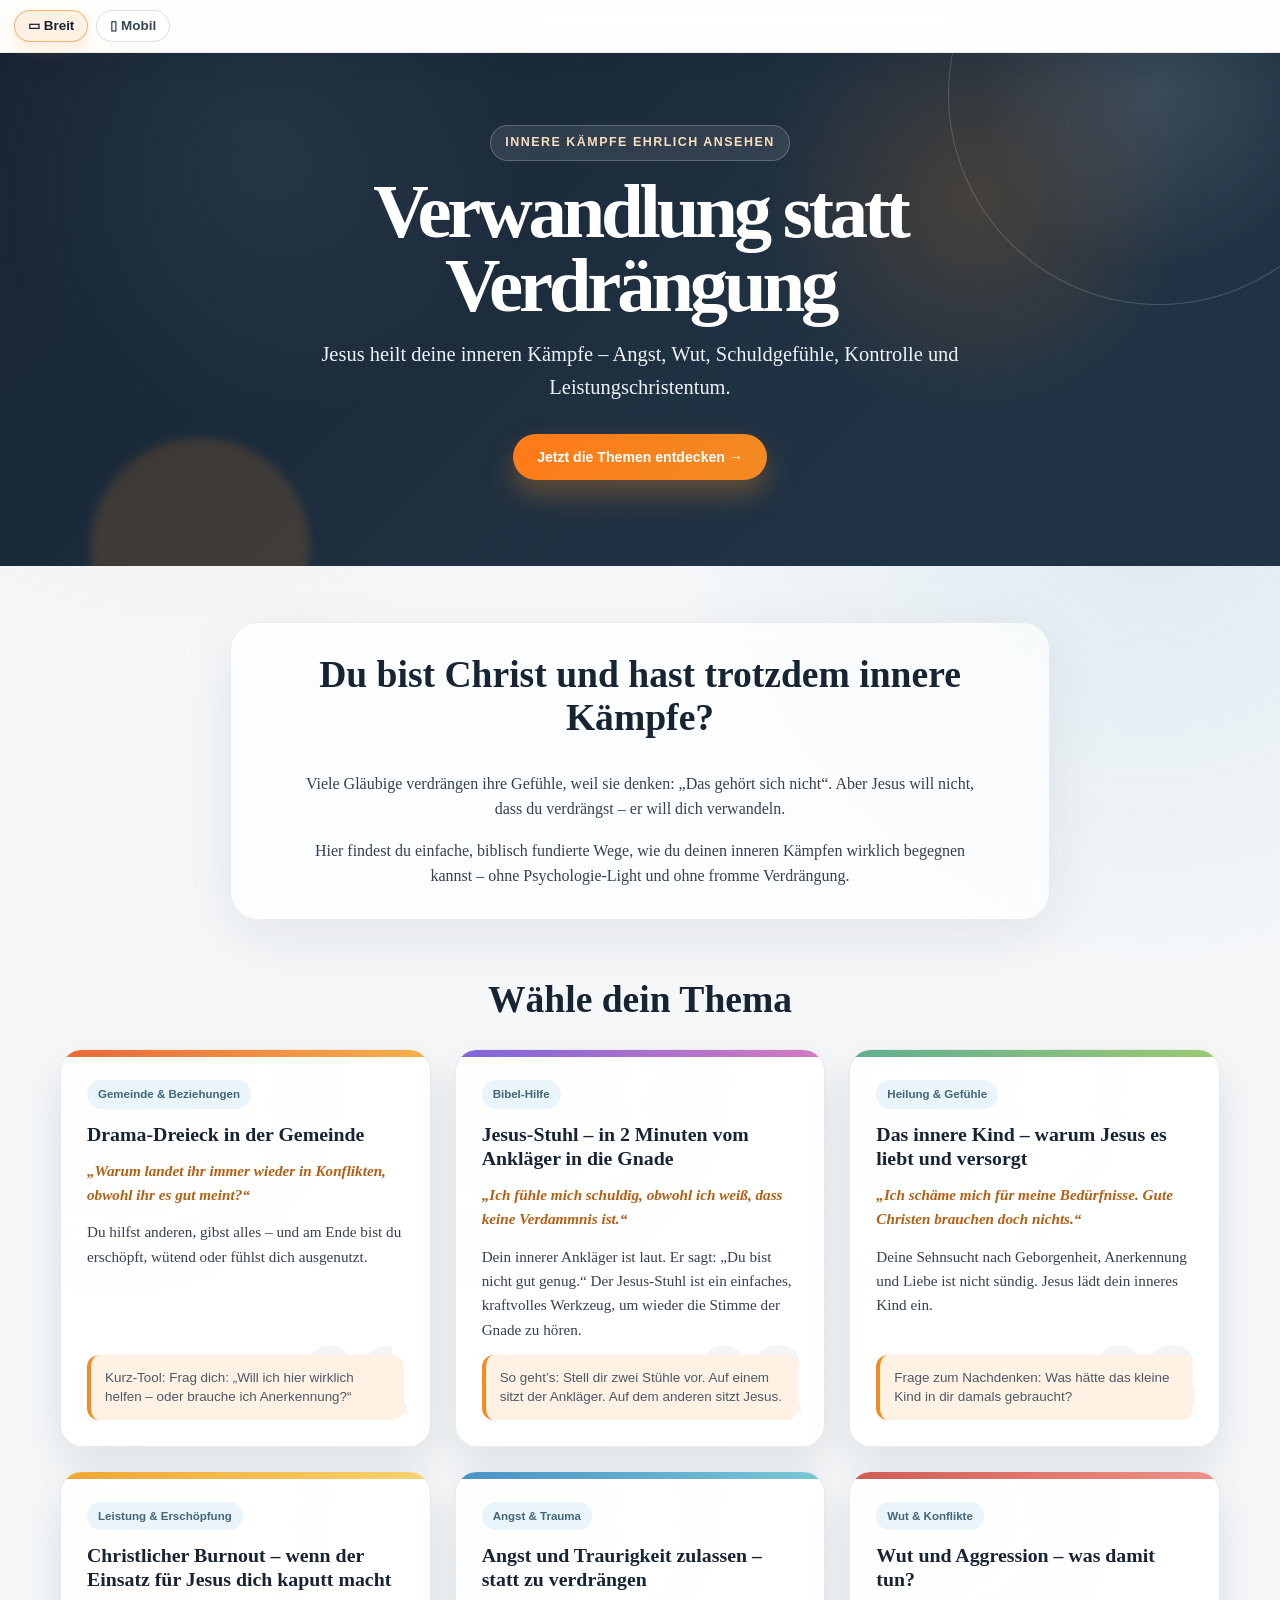
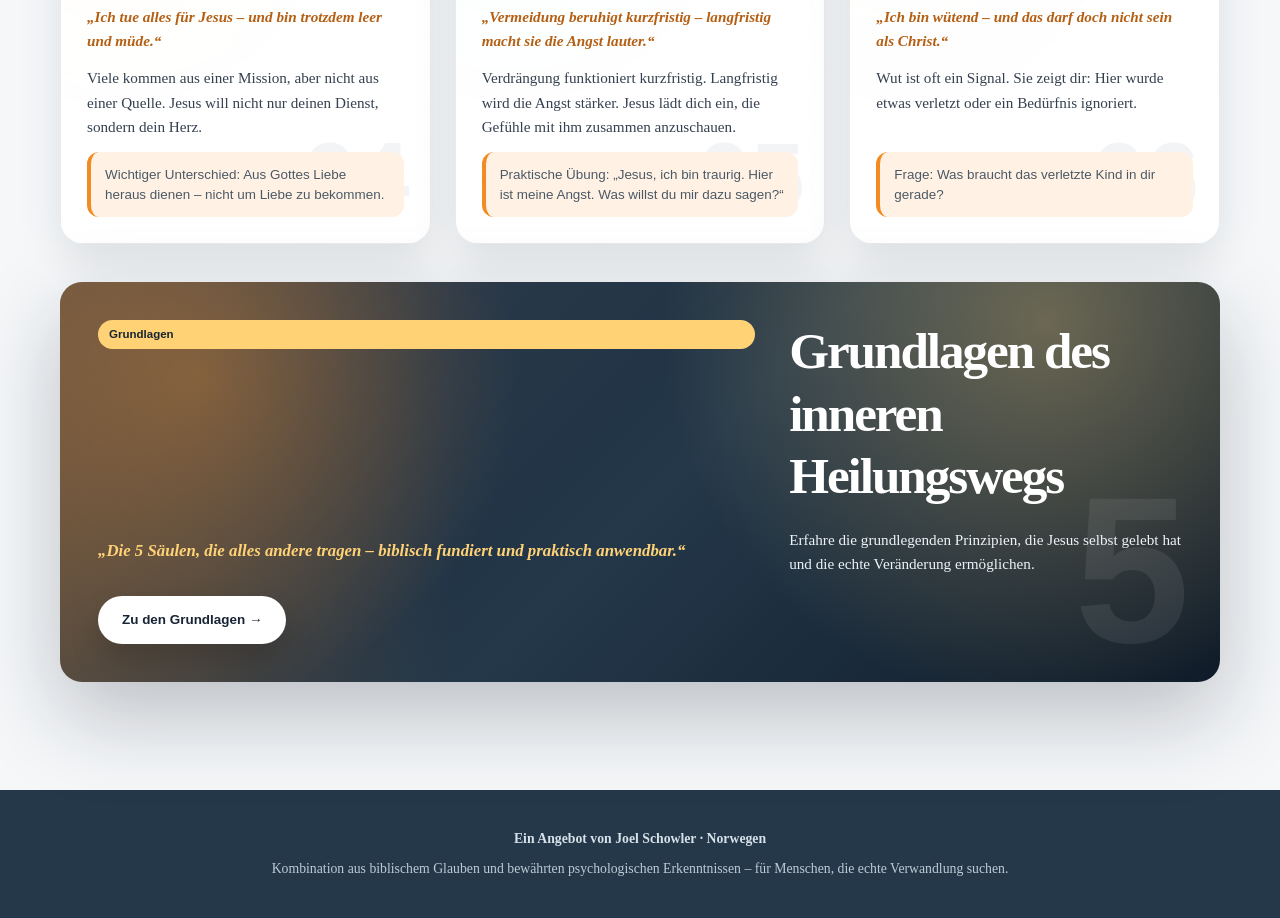
==== commit 169b8ce2: "Add desktop and mobile preview switcher" ====
--- a/index.html
+++ b/index.html
@@ -9,8 +9,14 @@
       content="Sieben schön gestaltete Themenkacheln mit einem hervorgehobenen Grundlagenbereich."
     />
     <link rel="stylesheet" href="styles.css" />
+    <script src="preview-toggle.js" defer></script>
   </head>
   <body>
+    <nav class="device-switcher" aria-label="Ansicht umschalten">
+      <button class="device-switcher__button" type="button" data-preview-mode="desktop" aria-pressed="true">▭ Breit</button>
+      <button class="device-switcher__button" type="button" data-preview-mode="mobile" aria-pressed="false">▯ Mobil</button>
+    </nav>
+    <div class="site-shell">
     <header class="hero" id="start">
       <div class="hero__content">
         <p class="eyebrow">Innere Kämpfe ehrlich ansehen</p>
@@ -116,5 +122,6 @@
       <p><strong>Ein Angebot von Joel Schowler · Norwegen</strong></p>
       <p>Kombination aus biblischem Glauben und bewährten psychologischen Erkenntnissen – für Menschen, die echte Verwandlung suchen.</p>
     </footer>
+    </div>
   </body>
 </html>
--- a/styles.css
+++ b/styles.css
@@ -848,3 +848,136 @@
     padding: 52px 18px 58px;
   }
 }
+
+.device-switcher {
+  position: sticky;
+  top: 0;
+  z-index: 20;
+  display: flex;
+  gap: 8px;
+  align-items: center;
+  padding: 10px 14px;
+  border-bottom: 1px solid rgb(23 36 52 / 8%);
+  background: rgb(255 255 255 / 88%);
+  backdrop-filter: blur(14px);
+  box-shadow: 0 8px 22px rgb(23 36 52 / 7%);
+  font-family: Arial, Helvetica, sans-serif;
+}
+
+.device-switcher__button {
+  min-height: 32px;
+  padding: 0 13px;
+  border: 1px solid rgb(23 36 52 / 14%);
+  border-radius: 999px;
+  color: #33465a;
+  background: #fff;
+  cursor: pointer;
+  font: inherit;
+  font-size: 0.84rem;
+  font-weight: 800;
+  transition: background 160ms ease, border-color 160ms ease, color 160ms ease, box-shadow 160ms ease;
+}
+
+.device-switcher__button:hover,
+.device-switcher__button:focus-visible {
+  border-color: rgb(242 139 34 / 48%);
+  color: #172434;
+  outline: none;
+}
+
+.device-switcher__button[aria-pressed="true"] {
+  border-color: rgb(242 139 34 / 62%);
+  color: #172434;
+  background: #fff2e5;
+  box-shadow: 0 8px 18px rgb(242 139 34 / 16%);
+}
+
+.site-shell {
+  min-height: 100vh;
+  background: inherit;
+  transition: width 220ms ease, box-shadow 220ms ease, border-color 220ms ease;
+}
+
+.is-mobile-preview {
+  background: #eef2f6;
+}
+
+.is-mobile-preview .site-shell {
+  width: min(390px, 100%);
+  margin: 0 auto;
+  overflow: hidden;
+  border-right: 1px solid rgb(23 36 52 / 12%);
+  border-left: 1px solid rgb(23 36 52 / 12%);
+  background:
+    radial-gradient(circle at 14% 8%, rgb(242 139 34 / 12%), transparent 26rem),
+    radial-gradient(circle at 90% 18%, rgb(105 166 198 / 17%), transparent 30rem),
+    linear-gradient(180deg, #fbf7f0 0, var(--color-bg) 380px);
+  box-shadow: 0 24px 70px rgb(23 36 52 / 22%);
+}
+
+.is-mobile-preview .hero {
+  min-height: 390px;
+  padding: 54px 18px 64px;
+}
+
+.is-mobile-preview main,
+.is-mobile-preview .foundation-page {
+  padding: 36px 18px 64px;
+}
+
+.is-mobile-preview .intro {
+  padding: 24px 20px;
+}
+
+.is-mobile-preview .topic-grid,
+.is-mobile-preview .foundation-grid {
+  grid-template-columns: 1fr;
+}
+
+.is-mobile-preview .topic-card,
+.is-mobile-preview .foundation-card,
+.is-mobile-preview .topic-card--foundation {
+  min-height: auto;
+  grid-column: auto;
+}
+
+.is-mobile-preview .topic-card--foundation {
+  display: flex;
+  padding: 30px 24px;
+}
+
+.is-mobile-preview .topic-card--foundation::after {
+  font-size: 8rem;
+}
+
+.is-mobile-preview .foundation-hero {
+  padding: 52px 18px 58px;
+}
+
+.is-mobile-preview .foundation-card:nth-child(4),
+.is-mobile-preview .foundation-card:nth-child(5) {
+  grid-column: auto;
+}
+
+.is-mobile-preview .book-description__content,
+.is-mobile-preview .pdf-reader__header {
+  grid-template-columns: 1fr;
+  align-items: stretch;
+  flex-direction: column;
+}
+
+.is-mobile-preview .pdf-reader__header .button {
+  width: 100%;
+}
+
+@media (max-width: 420px) {
+  .device-switcher {
+    justify-content: center;
+  }
+
+  .is-mobile-preview .site-shell {
+    width: 100%;
+    border: 0;
+    box-shadow: none;
+  }
+}
